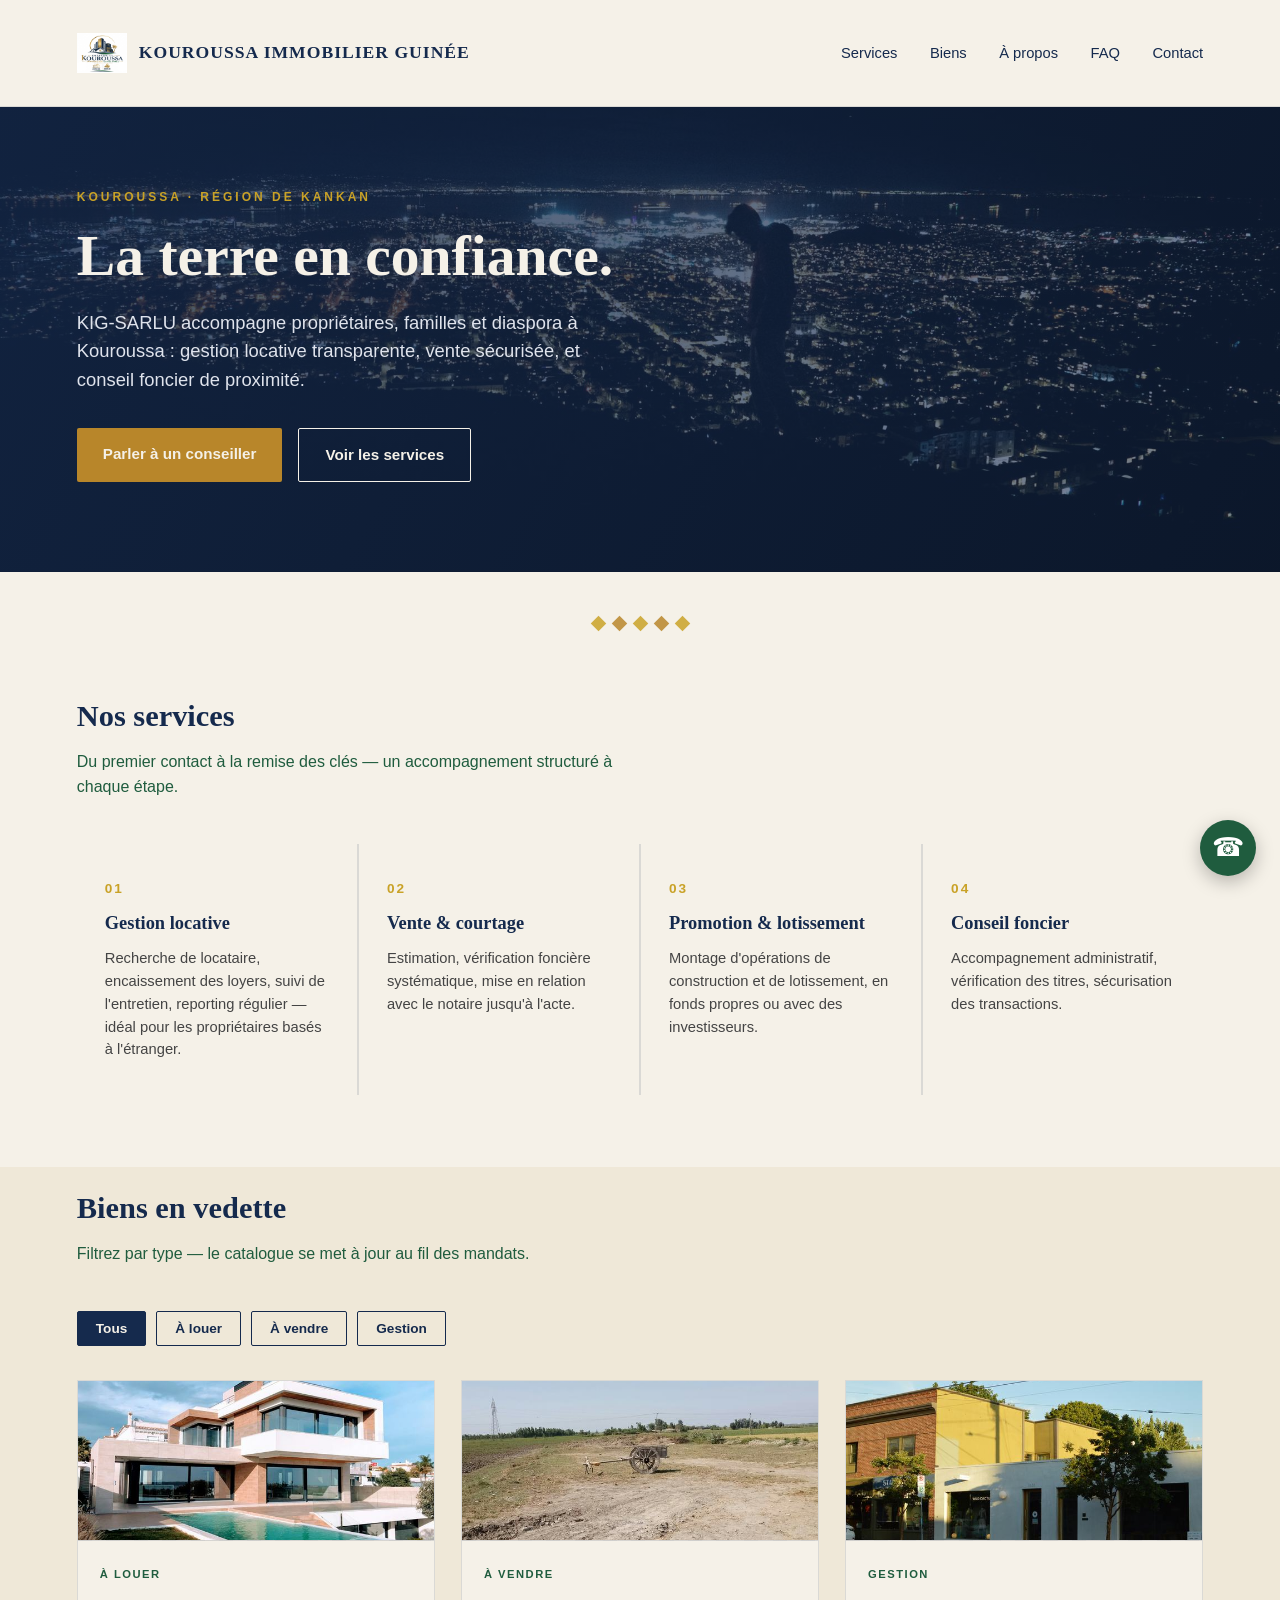
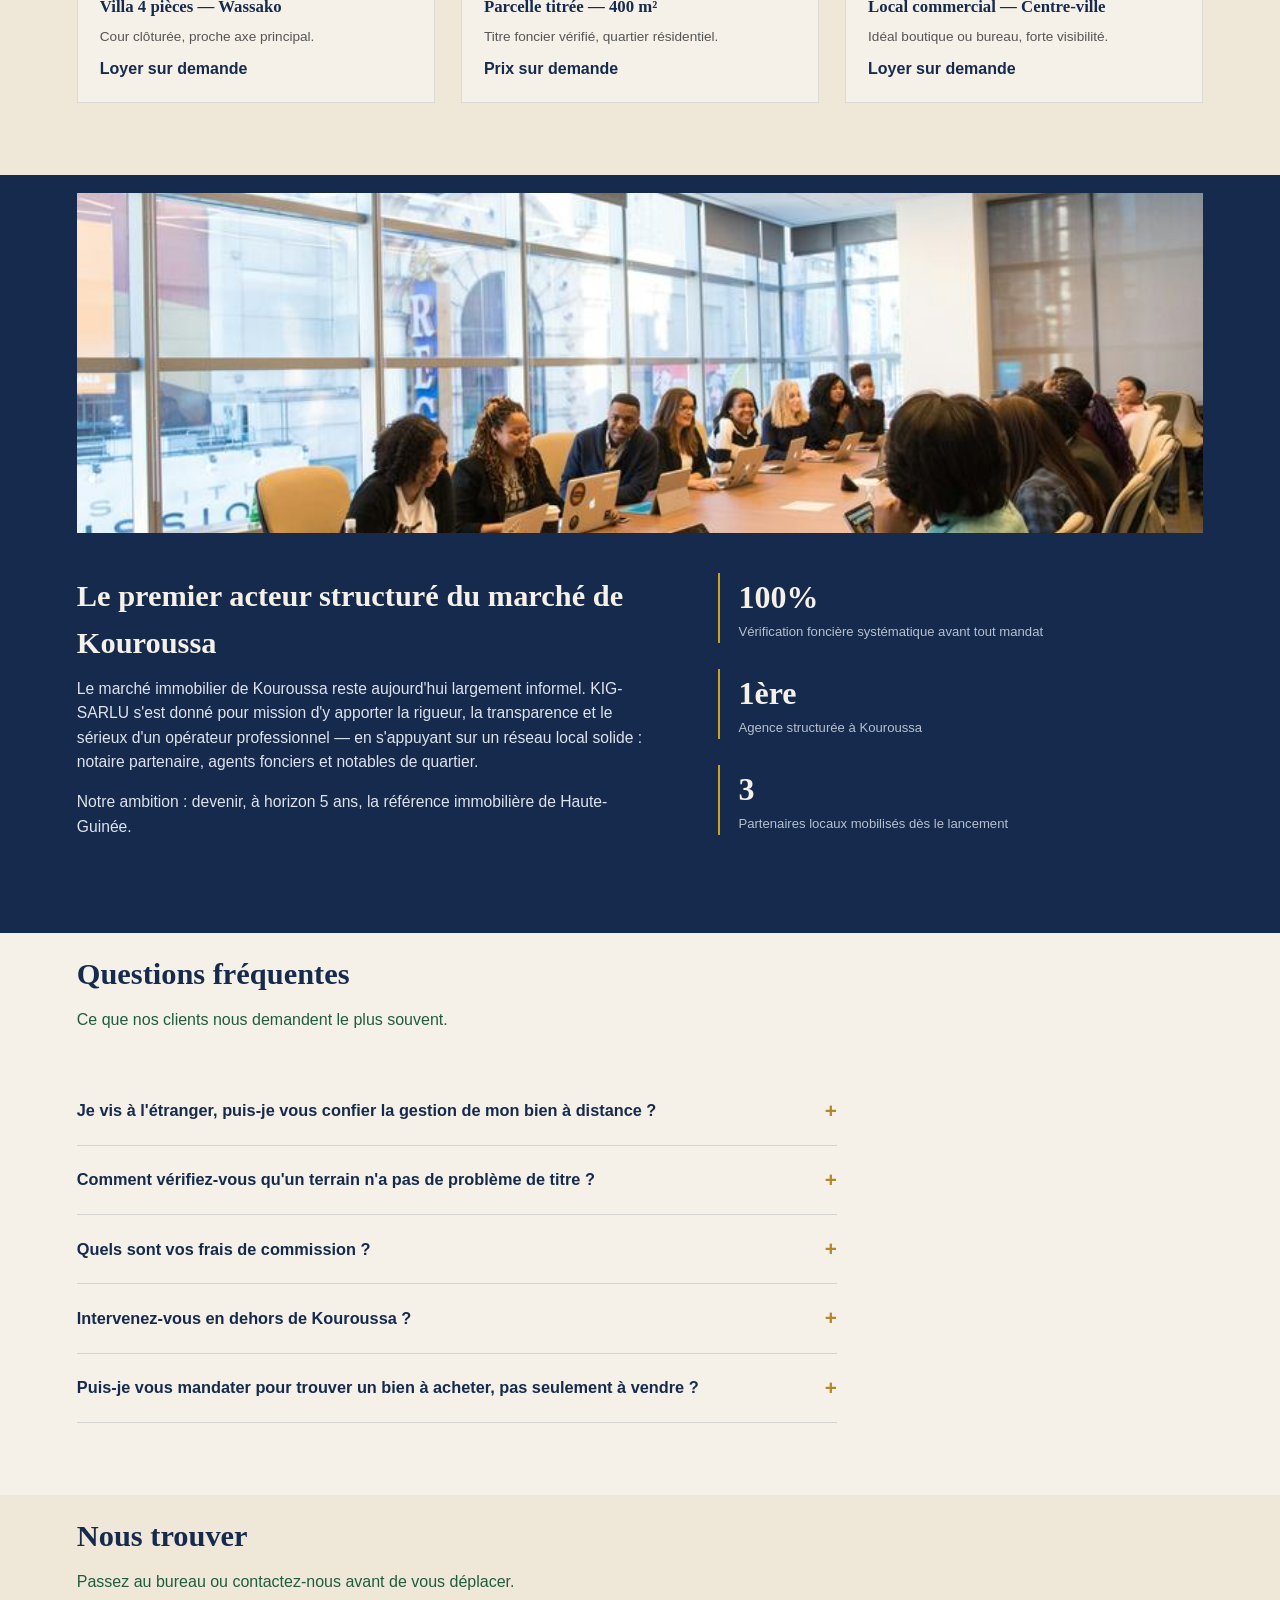
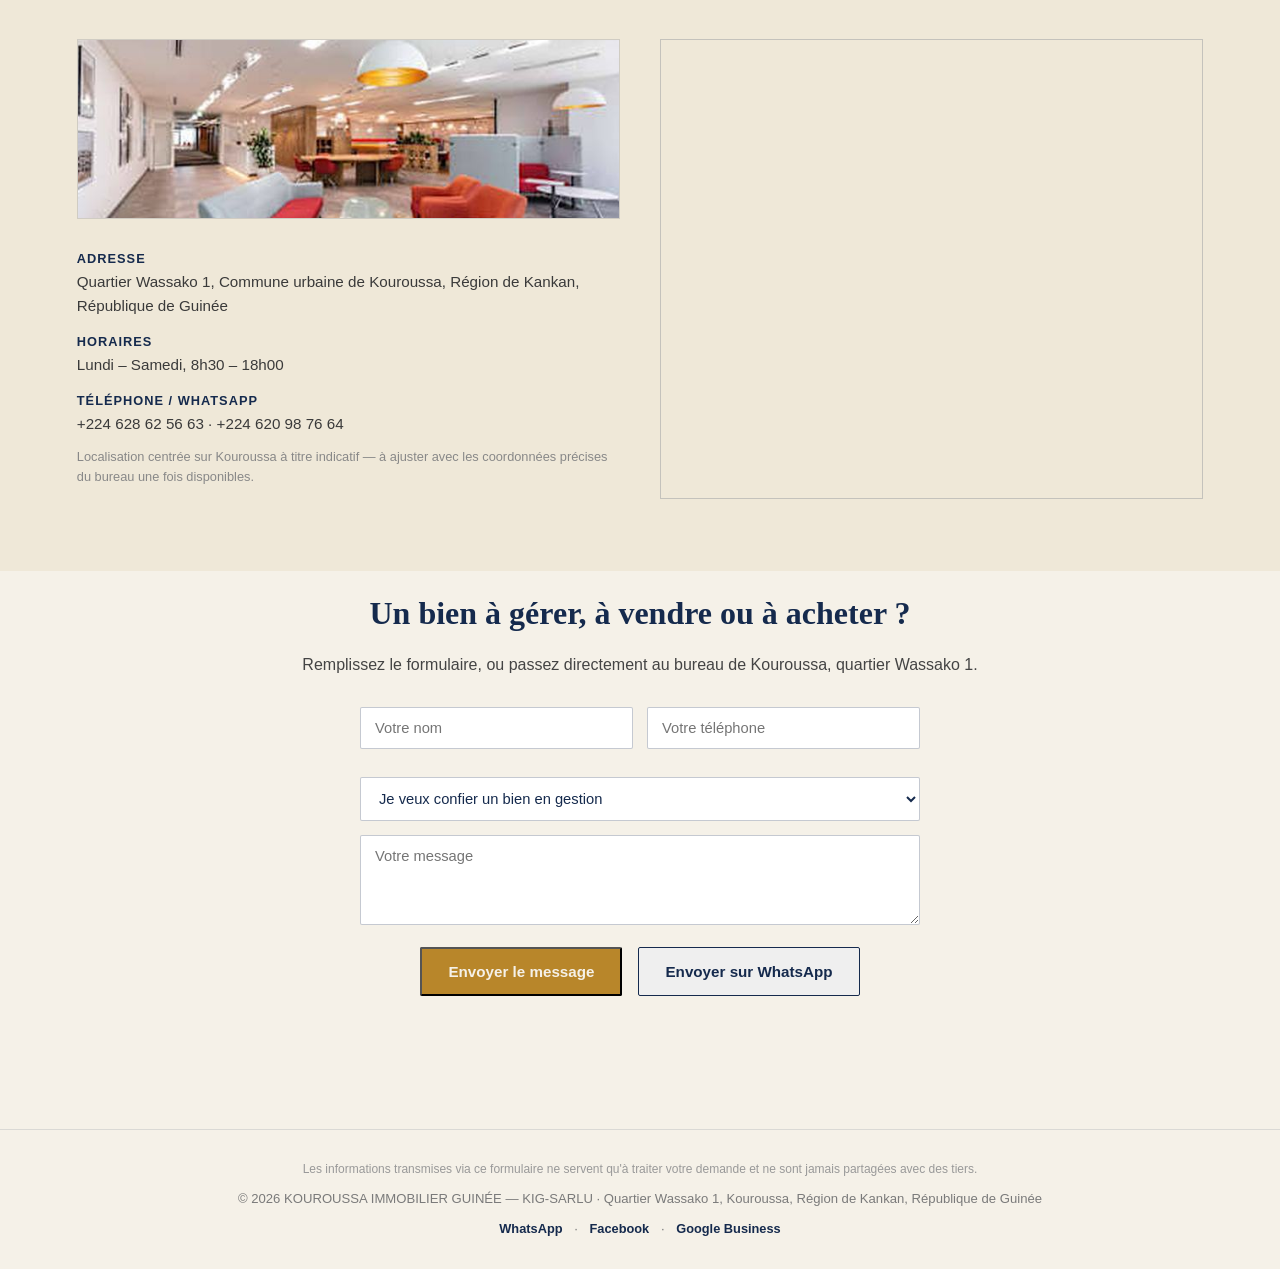
==== index.html @ cbc35747 "Site KIG-SARLU initial - version deployable" ====
<!DOCTYPE html>
<html lang="fr">
<head>
<meta charset="UTF-8">
<meta name="viewport" content="width=device-width, initial-scale=1">
<title>KIG-SARLU — Kouroussa Immobilier Guinée</title>
<meta name="description" content="KIG-SARLU accompagne propriétaires, familles et diaspora à Kouroussa : gestion locative transparente, vente sécurisée et conseil foncier de proximité.">
<meta name="theme-color" content="#152A4D">
<link rel="icon" type="image/png" href="/images/favicon.png">
<meta property="og:title" content="KIG-SARLU — Kouroussa Immobilier Guinée">
<meta property="og:description" content="La terre en confiance. Gestion locative, vente et conseil foncier à Kouroussa, Région de Kankan.">
<meta property="og:type" content="website">
<meta property="og:image" content="/images/og-image.jpg">
<link rel="stylesheet" href="/css/style.css">
</head>
<body>

<header>
  <div class="brand">
    <img class="brand-mark" src="/images/logo.png" alt="Logo KIG-SARLU">
    <span class="brand-name">KOUROUSSA IMMOBILIER GUIN&Eacute;E</span>
  </div>
  <nav class="sans" id="mainNav">
    <a href="#services">Services</a>
    <a href="#biens">Biens</a>
    <a href="#apropos">À propos</a>
    <a href="#faq">FAQ</a>
    <a href="#contact">Contact</a>
  </nav>
  <button class="burger" id="burgerBtn" aria-label="Menu">
    <span></span><span></span><span></span>
  </button>
</header>

<section class="hero hero-photo" style="background-image:linear-gradient(120deg, rgba(21,42,77,0.82), rgba(21,42,77,0.55)), url('/images/hero.jpg');">
  <div class="hero-inner">
    <div class="eyebrow" style="color:#C9A227;">Kouroussa · Région de Kankan</div>
    <h1 style="color:#F5F1E8;">La terre en confiance.</h1>
    <p class="lede" style="color:#dfe3ec;">KIG-SARLU accompagne propriétaires, familles et diaspora à Kouroussa : gestion locative transparente, vente sécurisée, et conseil foncier de proximité.</p>
    <div class="cta-row">
      <a class="btn btn-primary" href="#contact">Parler à un conseiller</a>
      <a class="btn btn-secondary" style="border-color:#F5F1E8; color:#F5F1E8;" href="#services">Voir les services</a>
    </div>
  </div>
</section>

<div class="diamond-divider"><span></span><span></span><span></span><span></span><span></span></div>

<section id="services">
  <div class="section-title">Nos services</div>
  <div class="section-sub sans">Du premier contact à la remise des clés — un accompagnement structuré à chaque étape.</div>
  <div class="services">
    <div class="service"><div class="num">01</div><h3>Gestion locative</h3><p>Recherche de locataire, encaissement des loyers, suivi de l'entretien, reporting régulier — idéal pour les propriétaires basés à l'étranger.</p></div>
    <div class="service"><div class="num">02</div><h3>Vente &amp; courtage</h3><p>Estimation, vérification foncière systématique, mise en relation avec le notaire jusqu'à l'acte.</p></div>
    <div class="service"><div class="num">03</div><h3>Promotion &amp; lotissement</h3><p>Montage d'opérations de construction et de lotissement, en fonds propres ou avec des investisseurs.</p></div>
    <div class="service"><div class="num">04</div><h3>Conseil foncier</h3><p>Accompagnement administratif, vérification des titres, sécurisation des transactions.</p></div>
  </div>
</section>

<section class="listings" id="biens">
  <div class="section-title">Biens en vedette</div>
  <div class="section-sub sans">Filtrez par type — le catalogue se met à jour au fil des mandats.</div>
  <div class="filter-row sans">
    <button class="filter-btn active" data-filter="tous">Tous</button>
    <button class="filter-btn" data-filter="location">À louer</button>
    <button class="filter-btn" data-filter="vente">À vendre</button>
    <button class="filter-btn" data-filter="gestion">Gestion</button>
  </div>
  <div class="listing-grid" id="listingGrid"></div>
</section>

<section class="about" id="apropos">
  <img class="about-photo" src="/images/about.jpg" alt="Équipe et bureau KIG-SARLU">
  <div class="about-grid">
    <div>
      <div class="section-title" style="color:var(--coquille)">Le premier acteur structuré du marché de Kouroussa</div>
      <p>Le marché immobilier de Kouroussa reste aujourd'hui largement informel. KIG-SARLU s'est donné pour mission d'y apporter la rigueur, la transparence et le sérieux d'un opérateur professionnel — en s'appuyant sur un réseau local solide : notaire partenaire, agents fonciers et notables de quartier.</p>
      <p>Notre ambition : devenir, à horizon 5 ans, la référence immobilière de Haute-Guinée.</p>
    </div>
    <div>
      <div class="stat"><div class="n">100%</div><div class="l">Vérification foncière systématique avant tout mandat</div></div>
      <div class="stat"><div class="n">1ère</div><div class="l">Agence structurée à Kouroussa</div></div>
      <div class="stat"><div class="n">3</div><div class="l">Partenaires locaux mobilisés dès le lancement</div></div>
    </div>
  </div>
</section>

<section id="faq">
  <div class="section-title">Questions fréquentes</div>
  <div class="section-sub sans">Ce que nos clients nous demandent le plus souvent.</div>
  <div class="faq sans">
    <details class="faq-item">
      <summary>Je vis à l'étranger, puis-je vous confier la gestion de mon bien à distance ?</summary>
      <p>Oui, c'est même l'un de nos services prioritaires. Vous recevez un reporting régulier (loyers encaissés, état du bien, éventuels incidents), et tout encaissement vous est reversé selon les modalités convenues dans le mandat.</p>
    </details>
    <details class="faq-item">
      <summary>Comment vérifiez-vous qu'un terrain n'a pas de problème de titre ?</summary>
      <p>Chaque bien fait l'objet d'une vérification foncière systématique avant tout mandat : nature du titre, identité du propriétaire, absence de litige connu auprès des notables du quartier, et validation par notre notaire partenaire.</p>
    </details>
    <details class="faq-item">
      <summary>Quels sont vos frais de commission ?</summary>
      <p>8 à 10 % du loyer mensuel pour la gestion locative, et 3 à 5 % du prix de vente pour un courtage. Le détail exact vous est communiqué avant toute signature de mandat.</p>
    </details>
    <details class="faq-item">
      <summary>Intervenez-vous en dehors de Kouroussa ?</summary>
      <p>Notre ancrage est à Kouroussa et sa région, mais nous étudions au cas par cas les demandes dans le reste de la région de Kankan (Kankan, Siguiri, Kérouané, Mandiana).</p>
    </details>
    <details class="faq-item">
      <summary>Puis-je vous mandater pour trouver un bien à acheter, pas seulement à vendre ?</summary>
      <p>Oui. Nous accompagnons aussi les acheteurs : recherche selon vos critères, vérification foncière avant toute proposition, et suivi jusqu'à l'acte notarié.</p>
    </details>
  </div>
</section>

<section class="locate">
  <div class="section-title">Nous trouver</div>
  <div class="section-sub sans">Passez au bureau ou contactez-nous avant de vous déplacer.</div>
  <div class="locate-grid">
    <div class="locate-info sans">
      <img class="bureau-photo" src="/images/bureau.jpg" alt="Bureau KIG-SARLU">
      <p><span class="label">Adresse</span><br>Quartier Wassako 1, Commune urbaine de Kouroussa, Région de Kankan, République de Guinée</p>
      <p><span class="label">Horaires</span><br>Lundi – Samedi, 8h30 – 18h00</p>
      <p><span class="label">Téléphone / WhatsApp</span><br>+224 628 62 56 63 · +224 620 98 76 64</p>
      <p style="font-size:0.8rem; color:#888;">Localisation centrée sur Kouroussa à titre indicatif — à ajuster avec les coordonnées précises du bureau une fois disponibles.</p>
    </div>
    <iframe class="map-frame" loading="lazy"
      src="https://www.openstreetmap.org/export/embed.html?bbox=-9.9051%2C10.6389%2C-9.8651%2C10.6589&layer=mapnik&marker=10.6489%2C-9.8851">
    </iframe>
  </div>
</section>

<section class="contact" id="contact">
  <h2>Un bien à gérer, à vendre ou à acheter ?</h2>
  <p>Remplissez le formulaire, ou passez directement au bureau de Kouroussa, quartier Wassako 1.</p>
  <form class="contact-form sans" id="contactForm" name="contact" method="POST" data-netlify="true" netlify-honeypot="bot-field" action="/merci.html">
    <input type="hidden" name="form-name" value="contact">
    <p style="position:absolute; left:-9999px;" aria-hidden="true">
      <label>Ne remplissez pas ce champ : <input name="bot-field"></label>
    </p>
    <div class="form-row">
      <input type="text" name="name" id="cf-name" placeholder="Votre nom" required>
      <input type="tel" name="phone" id="cf-phone" placeholder="Votre téléphone" required>
    </div>
    <select name="subject" id="cf-subject">
      <option value="Gestion locative">Je veux confier un bien en gestion</option>
      <option value="Vente">Je veux vendre un bien</option>
      <option value="Achat/Location">Je cherche un bien à louer ou acheter</option>
      <option value="Autre">Autre demande</option>
    </select>
    <textarea name="message" id="cf-message" rows="4" placeholder="Votre message"></textarea>
    <div class="cta-row" style="justify-content:center;">
      <button type="submit" class="btn btn-primary">Envoyer le message</button>
      <button type="button" class="btn btn-secondary" id="sendWhatsapp">Envoyer sur WhatsApp</button>
    </div>
    <p class="sans form-status" id="formStatus" role="status"></p>
  </form>
</section>

<footer>
  <div class="sans" style="font-size:0.75rem; color:#999; margin-bottom:10px;">
    Les informations transmises via ce formulaire ne servent qu'à traiter votre demande et ne sont jamais partagées avec des tiers.
  </div>
  © 2026 KOUROUSSA IMMOBILIER GUINÉE — KIG-SARLU · Quartier Wassako 1, Kouroussa, Région de Kankan, République de Guinée
  <div class="social">
    <a href="https://wa.me/224628625663" target="_blank">WhatsApp</a> ·
    <a href="#" target="_blank">Facebook</a> ·
    <a href="#" target="_blank">Google Business</a>
  </div>
</footer>

<a class="whatsapp-float" href="https://wa.me/224628625663" target="_blank" aria-label="WhatsApp">☎</a>

<script src="/js/listings.js"></script>
<script src="/js/main.js"></script>
</body>
</html>
---- css/style.css ----
:root{
    --or:#B8862A;
    --indigo:#152A4D;
    --savane:#C9A227;
    --coquille:#F5F1E8;
    --mil:#1F5C3E;
  }
  *{box-sizing:border-box;margin:0;padding:0;}
  html{scroll-behavior:smooth;}
  section, header{scroll-margin-top:86px;}
  body{
    background:var(--coquille);
    color:var(--indigo);
    font-family: Georgia, 'Times New Roman', serif;
    line-height:1.55;
    overflow-x:hidden;
  }
  .sans{font-family: -apple-system, Helvetica, Arial, sans-serif;}
  header{
    display:flex; justify-content:space-between; align-items:center;
    padding: 28px 6vw; background:var(--coquille);
    position:sticky; top:0; z-index:10; border-bottom:1px solid rgba(27,42,74,0.12);
  }
  .brand{display:flex; align-items:center; gap:12px;}
  .brand-mark{width:50px;height:50px;object-fit:contain;}
  .brand-name{font-weight:700; letter-spacing:1px; font-size:1.1rem;}
  nav a{
    color:var(--indigo); text-decoration:none; margin-left:28px;
    font-family: -apple-system, Helvetica, Arial, sans-serif; font-size:0.92rem;
    position:relative; padding-bottom:4px;
  }
  nav a::after{
    content:""; position:absolute; left:0; bottom:0; width:0; height:1.5px;
    background:var(--or); transition:width .2s ease;
  }
  nav a:hover::after{width:100%;}
  .burger{display:none; flex-direction:column; gap:5px; background:none; border:none; cursor:pointer; padding:6px;}
  .burger span{width:24px; height:2px; background:var(--indigo);}
  @media (max-width:720px){
    .burger{display:flex;}
    header{padding:18px 5vw;}
    .brand-name{font-size:0.78rem; letter-spacing:0.5px;}
    .brand-mark{width:38px;height:38px;}
    .hero{padding:6vh 6vw 7vh;}
    nav.sans{
      display:none; position:absolute; top:100%; left:0; right:0;
      background:var(--coquille); flex-direction:column; padding:10px 6vw 20px;
      border-bottom:1px solid rgba(27,42,74,0.12);
      box-shadow:0 12px 18px -12px rgba(0,0,0,0.15);
    }
    nav.sans.open{display:flex;}
    nav.sans a{margin:14px 0 0 0; font-size:1rem;}
    .cta-row{flex-direction:column; align-items:stretch;}
    .cta-row .btn{text-align:center;}
    section{padding:1.5vh 6vw 6vh;}
  }

  .listings{background:#efe8d8;}
  .filter-row{display:flex; gap:10px; flex-wrap:wrap; margin-bottom:34px;}
  .filter-btn{
    font-family:-apple-system,Helvetica,Arial,sans-serif; font-size:0.85rem; font-weight:600;
    padding:9px 18px; border:1.5px solid var(--indigo); background:transparent; color:var(--indigo);
    cursor:pointer; border-radius:2px; transition: all .15s ease;
  }
  .filter-btn.active, .filter-btn:hover{background:var(--indigo); color:var(--coquille);}
  .listing-grid{display:grid; grid-template-columns:repeat(auto-fit,minmax(240px,1fr)); gap:26px;}
  .listing-card{
    background:var(--coquille); border:1px solid rgba(27,42,74,0.12);
    transition: transform .2s ease, box-shadow .2s ease;
  }
  .listing-card:hover{
    transform: translateY(-4px);
    box-shadow: 0 14px 24px -16px rgba(27,42,74,0.35);
  }
  .listing-photo{
    height:160px; display:flex; align-items:center; justify-content:center;
    background: repeating-linear-gradient(135deg, rgba(27,42,74,0.06) 0 10px, rgba(27,42,74,0.02) 10px 20px);
    font-family:-apple-system,Helvetica,Arial,sans-serif; font-size:0.78rem; color:#8a8a8a;
    border-bottom:1px solid rgba(27,42,74,0.12);
    overflow:hidden;
  }
  .listing-photo.photo{padding:0;}
  .listing-photo.photo img{width:100%; height:100%; object-fit:cover; display:block;}
  .listing-body{padding:20px 22px;}
  .listing-tag{
    font-family:-apple-system,Helvetica,Arial,sans-serif; font-size:0.7rem; font-weight:700;
    letter-spacing:1.5px; color:var(--mil); text-transform:uppercase;
  }
  .listing-body h4{margin:8px 0 6px; font-size:1.05rem;}
  .listing-body p{font-family:-apple-system,Helvetica,Arial,sans-serif; font-size:0.85rem; color:#555;}
  .listing-price{font-family:-apple-system,Helvetica,Arial,sans-serif; font-weight:700; color:var(--indigo); margin-top:10px; display:block;}

  .whatsapp-float{
    position:fixed; bottom:24px; right:24px; z-index:20;
    background:#1F5C3E; color:white; width:56px; height:56px; border-radius:50%;
    display:flex; align-items:center; justify-content:center; text-decoration:none;
    box-shadow:0 6px 18px rgba(0,0,0,0.25); font-size:1.6rem;
  }
  footer .social{margin-top:10px;}
  footer .social a{color:var(--indigo); text-decoration:none; margin:0 8px; font-family:-apple-system,Helvetica,Arial,sans-serif; font-weight:600; font-size:0.8rem;}

  .faq{max-width:760px;}
  .faq-item{border-bottom:1px solid rgba(27,42,74,0.15); padding:18px 0;}
  .faq-item summary{
    cursor:pointer; font-weight:700; font-size:1.02rem; list-style:none;
    display:flex; justify-content:space-between; align-items:center;
  }
  .faq-item summary::-webkit-details-marker{display:none;}
  .faq-item summary::after{content:"+"; font-family:-apple-system,Helvetica,Arial,sans-serif; color:var(--or); font-size:1.3rem;}
  .faq-item[open] summary::after{content:"−";}
  .faq-item p{font-family:-apple-system,Helvetica,Arial,sans-serif; font-size:0.92rem; color:#444; margin-top:12px;}

  .locate{background:#efe8d8;}
  .locate-grid{display:grid; grid-template-columns:1fr 1fr; gap:40px; align-items:stretch;}
  .locate-info p{font-family:-apple-system,Helvetica,Arial,sans-serif; font-size:0.95rem; color:#3a3a3a; margin-bottom:12px;}
  .locate-info .label{font-weight:700; color:var(--indigo); font-family:-apple-system,Helvetica,Arial,sans-serif; font-size:0.8rem; text-transform:uppercase; letter-spacing:1px;}
  .map-frame{border:1px solid rgba(27,42,74,0.2); min-height:280px; width:100%;}
  @media (max-width:720px){ .locate-grid{grid-template-columns:1fr;} }
  .hero{
    padding: 9vh 6vw 10vh; position:relative; overflow:hidden;
    background: linear-gradient(180deg, var(--coquille) 60%, #efe8d8 100%);
  }
  .hero-inner{max-width:720px; position:relative; z-index:1;}
  .hero-photo{
    background-size:cover; background-position:center;
  }
  .about-photo{
    width:100%; max-width:100%; height:340px; object-fit:cover; margin-bottom:40px; display:block;
  }
  .bureau-photo{
    width:100%; height:180px; object-fit:cover; margin-bottom:20px; border:1px solid rgba(27,42,74,0.15);
  }
  .eyebrow{
    font-family:-apple-system,Helvetica,Arial,sans-serif; text-transform:uppercase;
    letter-spacing:3px; font-size:0.75rem; color:var(--or); font-weight:700;
    margin-bottom:18px;
  }
  h1{font-size: clamp(2.2rem, 5vw, 3.6rem); font-weight:700; line-height:1.08; margin-bottom:22px;}
  .hero p.lede{font-size:1.15rem; max-width:520px; color:#3a3a3a; font-family:-apple-system,Helvetica,Arial,sans-serif; margin-bottom:34px;}
  .cta-row{display:flex; gap:16px; flex-wrap:wrap;}
  .btn{
    font-family:-apple-system,Helvetica,Arial,sans-serif; font-weight:600; font-size:0.95rem;
    padding:14px 26px; border-radius:2px; text-decoration:none; display:inline-block;
    transition: transform .15s ease;
  }
  .btn:hover{transform: translateY(-2px);}
  .btn-primary{background:var(--or); color:var(--coquille);}
  .btn-secondary{border:1.5px solid var(--indigo); color:var(--indigo);}

  .diamond-divider{
    display:flex; justify-content:center; gap:10px; padding: 46px 0;
  }
  .diamond-divider span{
    width:11px; height:11px; background:var(--savane); transform:rotate(45deg);
    opacity:0.85;
  }
  .diamond-divider span:nth-child(2){background:var(--or);}
  .diamond-divider span:nth-child(4){background:var(--or);}

  section{padding: 2vh 6vw 8vh;}
  .section-title{font-size:1.9rem; font-weight:700; margin-bottom:10px;}
  .section-sub{font-family:-apple-system,Helvetica,Arial,sans-serif; color:var(--mil); margin-bottom:44px; max-width:560px;}

  .services{display:grid; grid-template-columns:repeat(auto-fit,minmax(230px,1fr)); gap:2px; background:rgba(27,42,74,0.12);}
  .service{
    background:var(--coquille); padding:34px 28px; 
    transition: background .2s ease;
  }
  .service:hover{background:#efe8d8;}
  .service .num{font-family:-apple-system,Helvetica,Arial,sans-serif; color:var(--savane); font-weight:700; font-size:0.85rem; letter-spacing:2px;}
  .service h3{font-size:1.15rem; margin: 10px 0 10px;}
  .service p{font-family:-apple-system,Helvetica,Arial,sans-serif; font-size:0.92rem; color:#444;}

  .about{
    background: var(--indigo); color: var(--coquille);
  }
  .about .section-sub{color:#c9d0dd;}
  .about-grid{display:grid; grid-template-columns:1.2fr 1fr; gap:60px; align-items:start;}
  .about-grid p{font-family:-apple-system,Helvetica,Arial,sans-serif; margin-bottom:16px; color:#dfe3ec; font-size:0.98rem;}
  .stat{border-left:2px solid var(--savane); padding-left:18px; margin-bottom:26px;}
  .stat .n{font-size:2rem; font-weight:700; font-family:Georgia,serif;}
  .stat .l{font-family:-apple-system,Helvetica,Arial,sans-serif; font-size:0.82rem; color:#b7c0d1;}

  .contact{
    background: var(--coquille); text-align:center;
  }
  .contact-form{max-width:560px; margin:0 auto; text-align:left;}
  .contact-form .form-row{display:flex; gap:14px; margin-bottom:14px;}
  .contact-form input, .contact-form select, .contact-form textarea{
    width:100%; padding:12px 14px; border:1.5px solid rgba(27,42,74,0.25);
    background:white; font-family:-apple-system,Helvetica,Arial,sans-serif; font-size:0.92rem;
    color:var(--indigo); margin-bottom:14px; border-radius:2px;
  }
  .contact-form textarea{resize:vertical;}
  @media (max-width:560px){ .contact-form .form-row{flex-direction:column; gap:0;} }
  .contact h2{font-size:2rem; margin-bottom:14px;}
  .contact p{font-family:-apple-system,Helvetica,Arial,sans-serif; color:#444; margin-bottom:30px;}
  .form-status{min-height:1.2em; font-size:0.88rem; margin-top:14px; text-align:center;}

  footer{
    padding:30px 6vw; text-align:center; font-family:-apple-system,Helvetica,Arial,sans-serif;
    font-size:0.82rem; color:#7a7a7a; border-top:1px solid rgba(27,42,74,0.12);
  }

  @media (max-width:720px){
    .about-grid{grid-template-columns:1fr;}
    nav a{margin-left:14px; font-size:0.8rem;}
  }
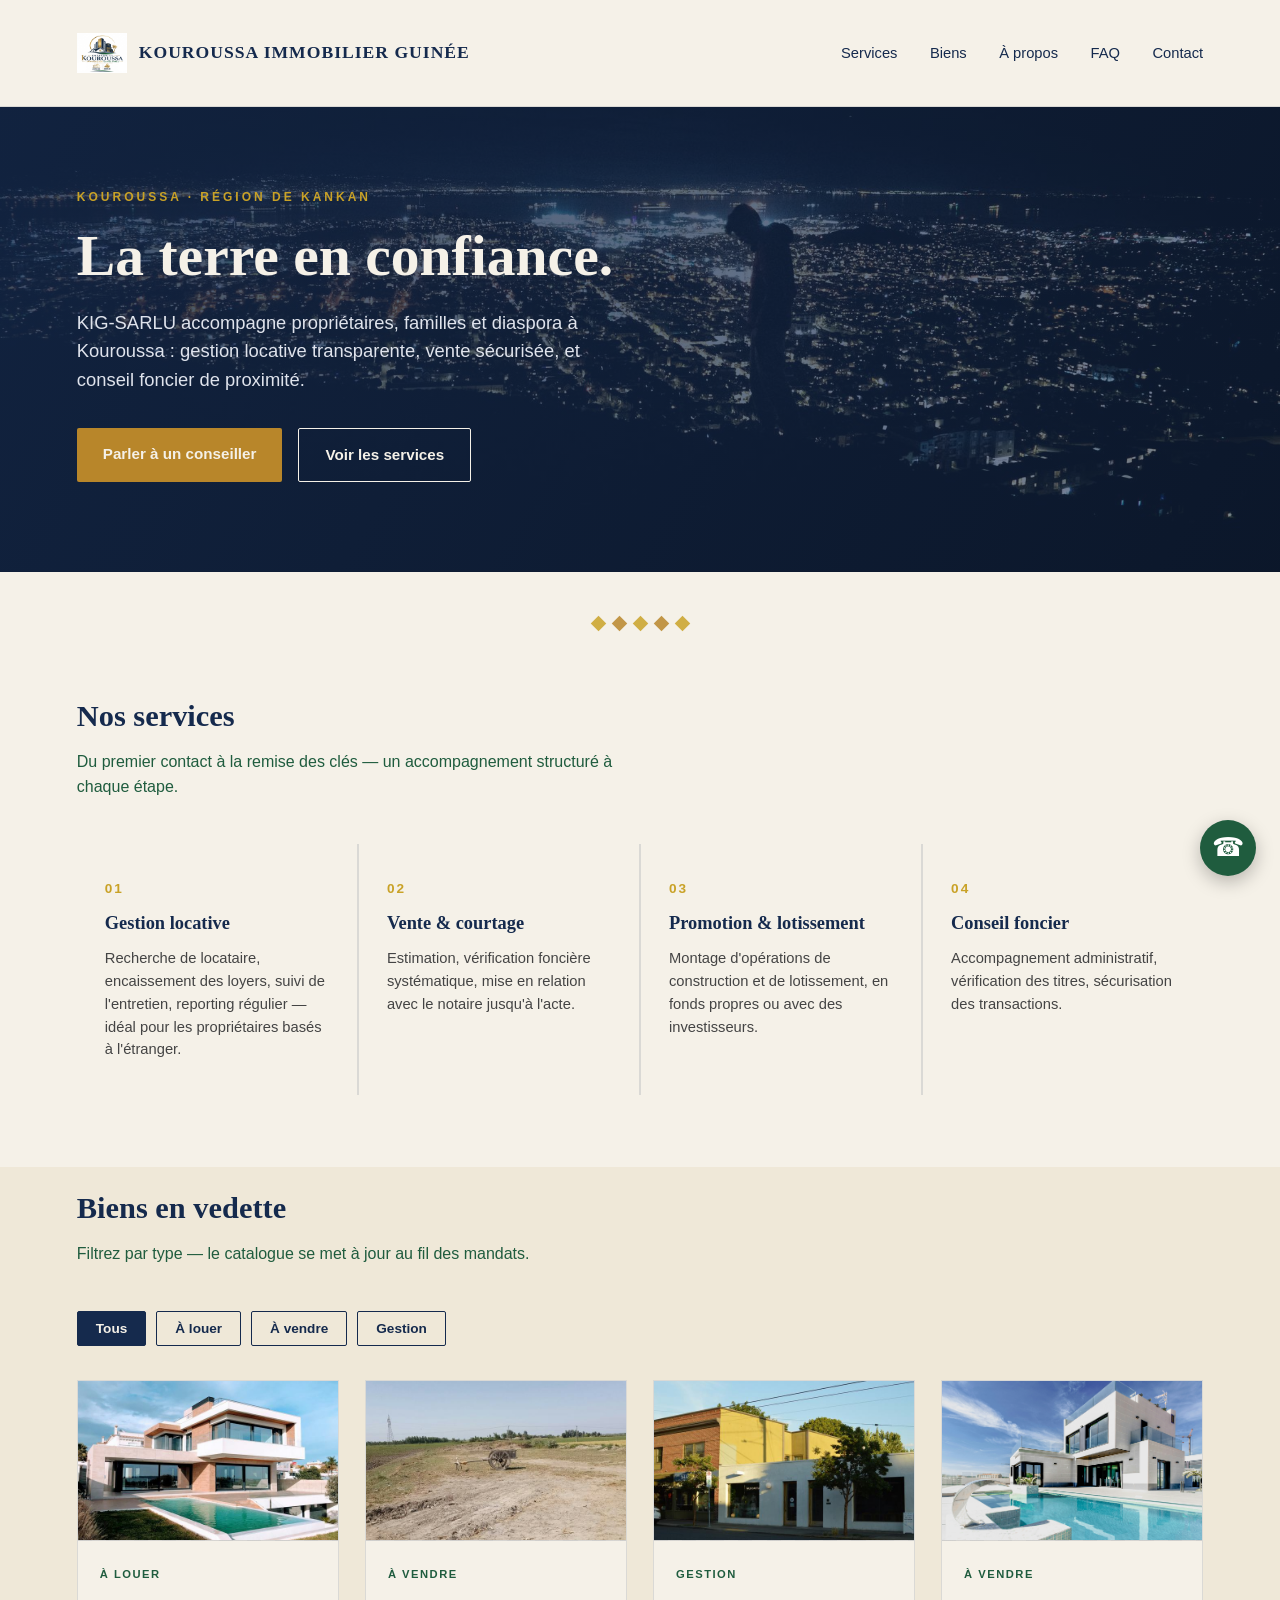
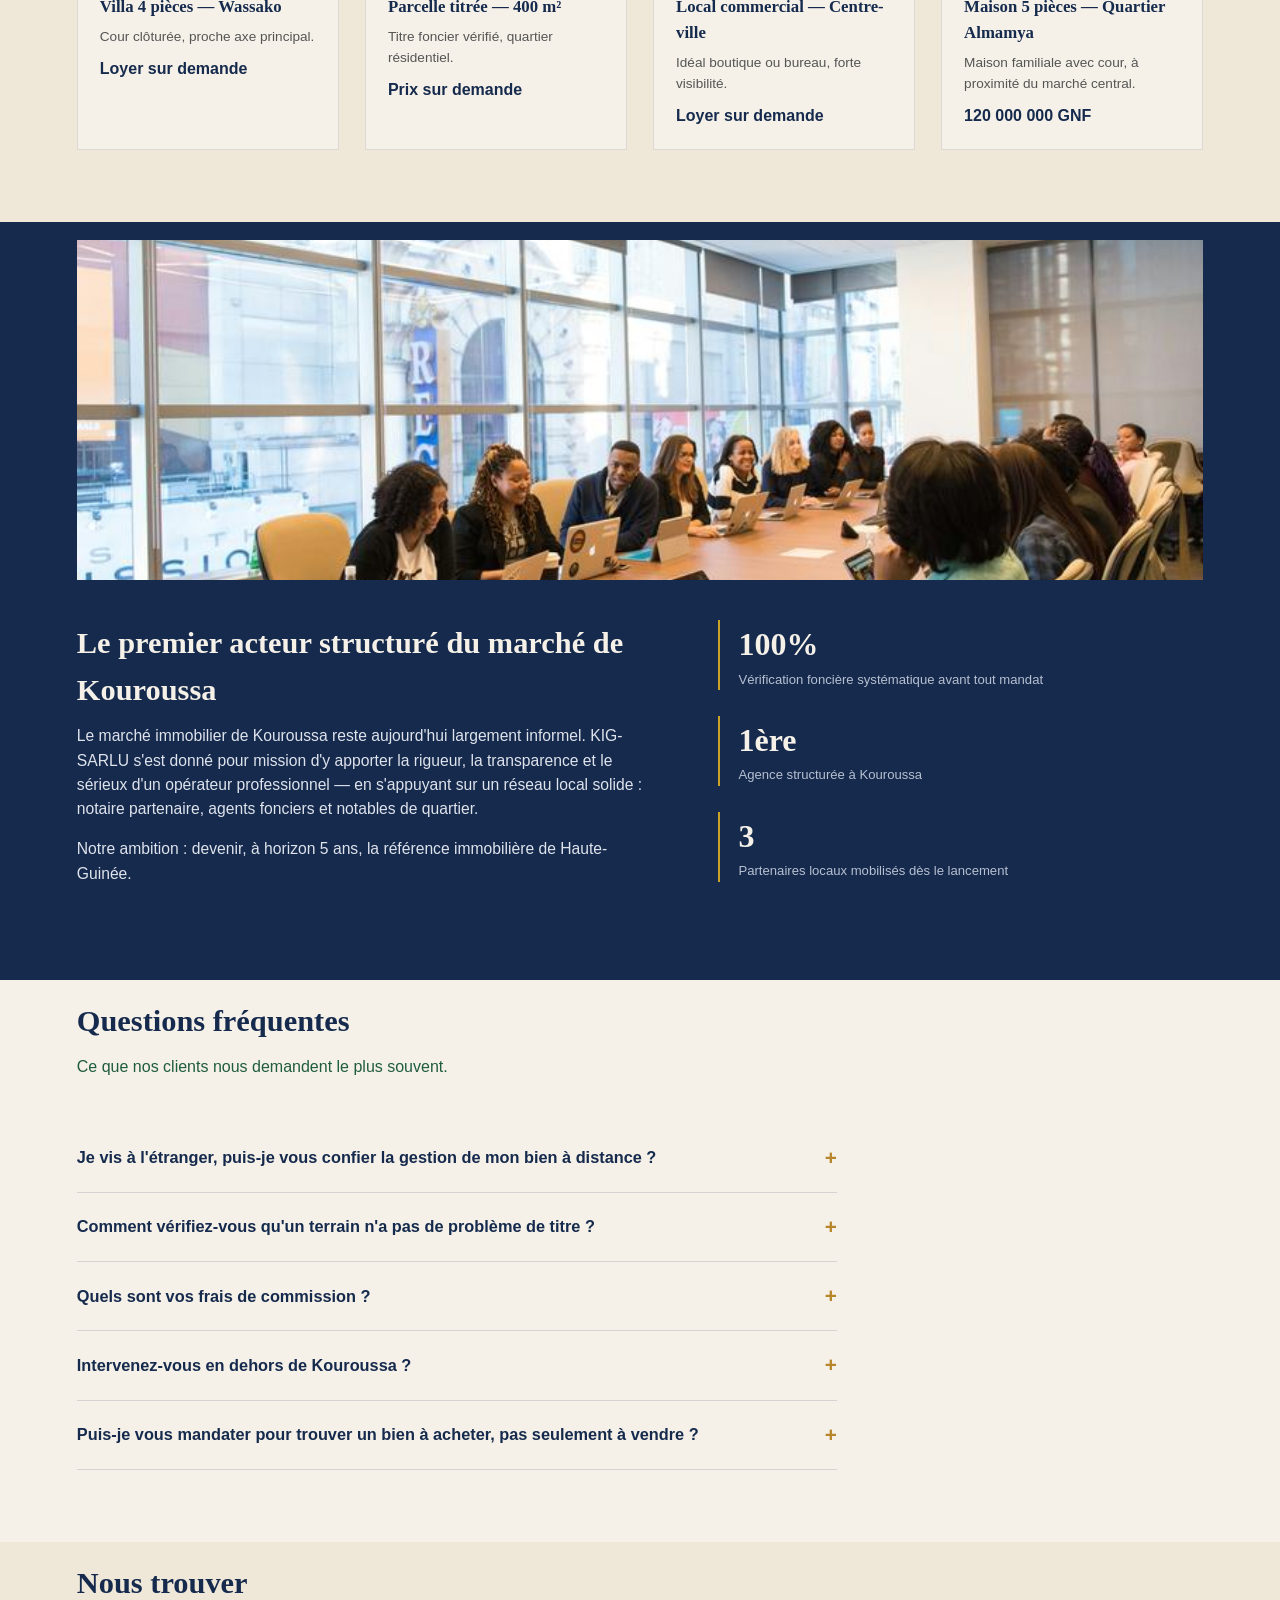
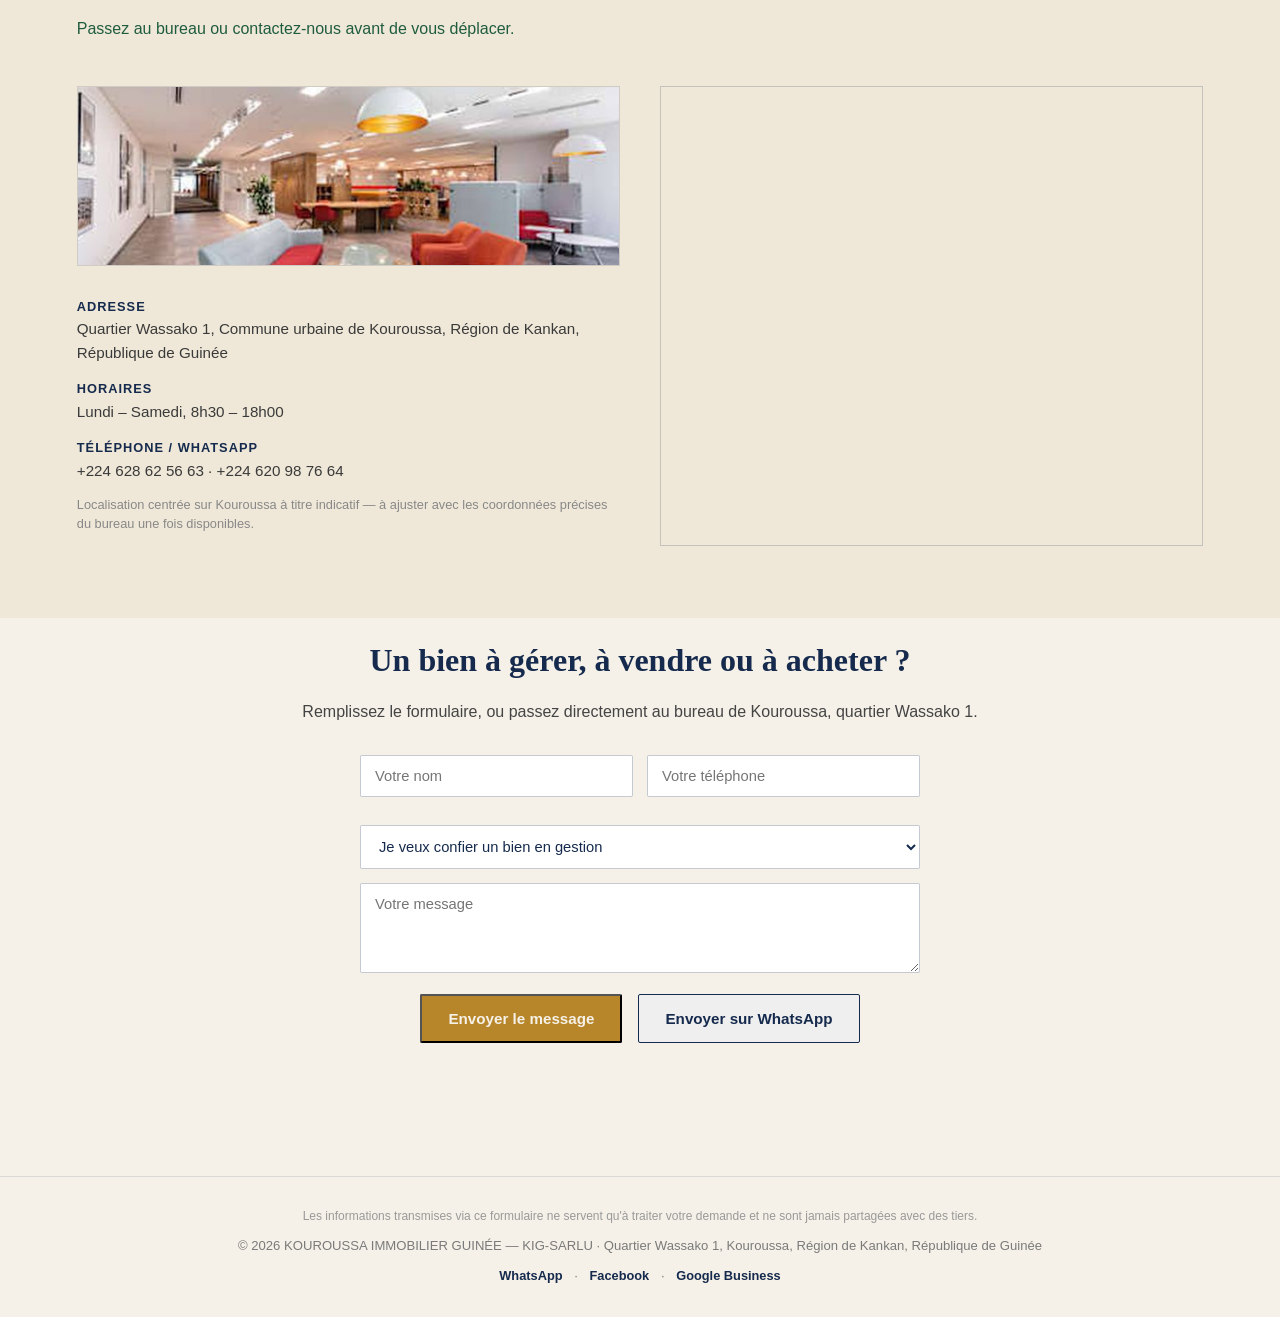
==== commit 996a6da7: "Ajoute galerie multi-photos, fiches techniques (surface/chambres/equipements), fiche detaillee par b" ====
--- a/index.html
+++ b/index.html
@@ -12,6 +12,7 @@
 <meta property="og:type" content="website">
 <meta property="og:image" content="/images/og-image.jpg">
 <link rel="stylesheet" href="/css/style.css">
+<script src="https://identity.netlify.com/v1/netlify-identity-widget.js"></script>
 </head>
 <body>
 
@@ -69,6 +70,29 @@
   <div class="listing-grid" id="listingGrid"></div>
 </section>
 
+<div class="listing-modal" id="listingModal" aria-hidden="true">
+  <div class="listing-modal-backdrop" id="listingModalBackdrop"></div>
+  <div class="listing-modal-content sans" role="dialog" aria-modal="true">
+    <button class="listing-modal-close" id="listingModalClose" aria-label="Fermer">&times;</button>
+    <div class="listing-modal-gallery">
+      <button class="gallery-nav prev" id="galleryPrev" aria-label="Photo précédente">&#8249;</button>
+      <img id="galleryImage" src="" alt="">
+      <button class="gallery-nav next" id="galleryNext" aria-label="Photo suivante">&#8250;</button>
+      <div class="gallery-count" id="galleryCount"></div>
+    </div>
+    <div class="listing-modal-body">
+      <span class="listing-tag" id="modalTag"></span>
+      <h3 id="modalTitle"></h3>
+      <div class="modal-specs" id="modalSpecs"></div>
+      <p id="modalDesc"></p>
+      <span class="listing-price" id="modalPrice"></span>
+      <div class="cta-row" style="margin-top:18px;">
+        <a class="btn btn-primary" id="modalWhatsapp" target="_blank" rel="noopener">Contacter sur WhatsApp</a>
+      </div>
+    </div>
+  </div>
+</div>
+
 <section class="about" id="apropos">
   <img class="about-photo" src="/images/about.jpg" alt="Équipe et bureau KIG-SARLU">
   <div class="about-grid">
@@ -172,5 +196,16 @@
 
 <script src="/js/listings.js"></script>
 <script src="/js/main.js"></script>
+<script>
+  if (window.netlifyIdentity) {
+    window.netlifyIdentity.on("init", (user) => {
+      if (!user) {
+        window.netlifyIdentity.on("login", () => {
+          document.location.href = "/admin/";
+        });
+      }
+    });
+  }
+</script>
 </body>
 </html>
--- a/css/style.css
+++ b/css/style.css
@@ -67,20 +67,70 @@
   .listing-card{
     background:var(--coquille); border:1px solid rgba(27,42,74,0.12);
     transition: transform .2s ease, box-shadow .2s ease;
-  }
-  .listing-card:hover{
+    cursor:pointer;
+  }
+  .listing-card:hover, .listing-card:focus-visible{
     transform: translateY(-4px);
     box-shadow: 0 14px 24px -16px rgba(27,42,74,0.35);
+    outline:none;
   }
   .listing-photo{
     height:160px; display:flex; align-items:center; justify-content:center;
     background: repeating-linear-gradient(135deg, rgba(27,42,74,0.06) 0 10px, rgba(27,42,74,0.02) 10px 20px);
     font-family:-apple-system,Helvetica,Arial,sans-serif; font-size:0.78rem; color:#8a8a8a;
     border-bottom:1px solid rgba(27,42,74,0.12);
-    overflow:hidden;
+    overflow:hidden; position:relative;
   }
   .listing-photo.photo{padding:0;}
   .listing-photo.photo img{width:100%; height:100%; object-fit:cover; display:block;}
+  .photo-count{
+    position:absolute; bottom:8px; right:8px; background:rgba(21,42,77,0.75); color:#F5F1E8;
+    font-family:-apple-system,Helvetica,Arial,sans-serif; font-size:0.7rem; font-weight:600;
+    padding:4px 9px; border-radius:2px;
+  }
+
+  .listing-modal{
+    position:fixed; inset:0; z-index:50; display:none; align-items:center; justify-content:center;
+    padding:20px;
+  }
+  .listing-modal.open{display:flex;}
+  .listing-modal-backdrop{
+    position:absolute; inset:0; background:rgba(21,42,77,0.72);
+  }
+  .listing-modal-content{
+    position:relative; background:var(--coquille); max-width:640px; width:100%;
+    max-height:88vh; overflow-y:auto; border-radius:2px;
+    box-shadow:0 24px 60px -20px rgba(0,0,0,0.5);
+  }
+  .listing-modal-close{
+    position:absolute; top:10px; right:14px; z-index:2; background:rgba(21,42,77,0.65); color:#fff;
+    border:none; width:32px; height:32px; border-radius:50%; font-size:1.3rem; line-height:1;
+    cursor:pointer;
+  }
+  .listing-modal-gallery{
+    position:relative; height:320px; background:#0d1b33;
+  }
+  .listing-modal-gallery img{width:100%; height:100%; object-fit:cover; display:block;}
+  .gallery-nav{
+    position:absolute; top:50%; transform:translateY(-50%); background:rgba(21,42,77,0.55); color:#fff;
+    border:none; width:38px; height:38px; border-radius:50%; font-size:1.4rem; cursor:pointer;
+    display:flex; align-items:center; justify-content:center;
+  }
+  .gallery-nav.prev{left:12px;}
+  .gallery-nav.next{right:12px;}
+  .gallery-count{
+    position:absolute; bottom:10px; right:12px; background:rgba(21,42,77,0.65); color:#fff;
+    font-family:-apple-system,Helvetica,Arial,sans-serif; font-size:0.72rem; padding:3px 9px; border-radius:2px;
+  }
+  .listing-modal-body{padding:26px 28px 30px;}
+  .listing-modal-body h3{font-size:1.4rem; margin:8px 0 12px; font-family:Georgia,serif;}
+  .listing-modal-body p{font-size:0.94rem; color:#444; margin-bottom:14px;}
+  .modal-specs{display:flex; flex-wrap:wrap; gap:8px; margin-bottom:14px;}
+  .spec-chip{
+    font-family:-apple-system,Helvetica,Arial,sans-serif; font-size:0.78rem; font-weight:600;
+    background:#efe8d8; color:var(--indigo); padding:6px 12px; border-radius:20px;
+  }
+  @media (max-width:560px){ .listing-modal-gallery{height:220px;} }
   .listing-body{padding:20px 22px;}
   .listing-tag{
     font-family:-apple-system,Helvetica,Arial,sans-serif; font-size:0.7rem; font-weight:700;
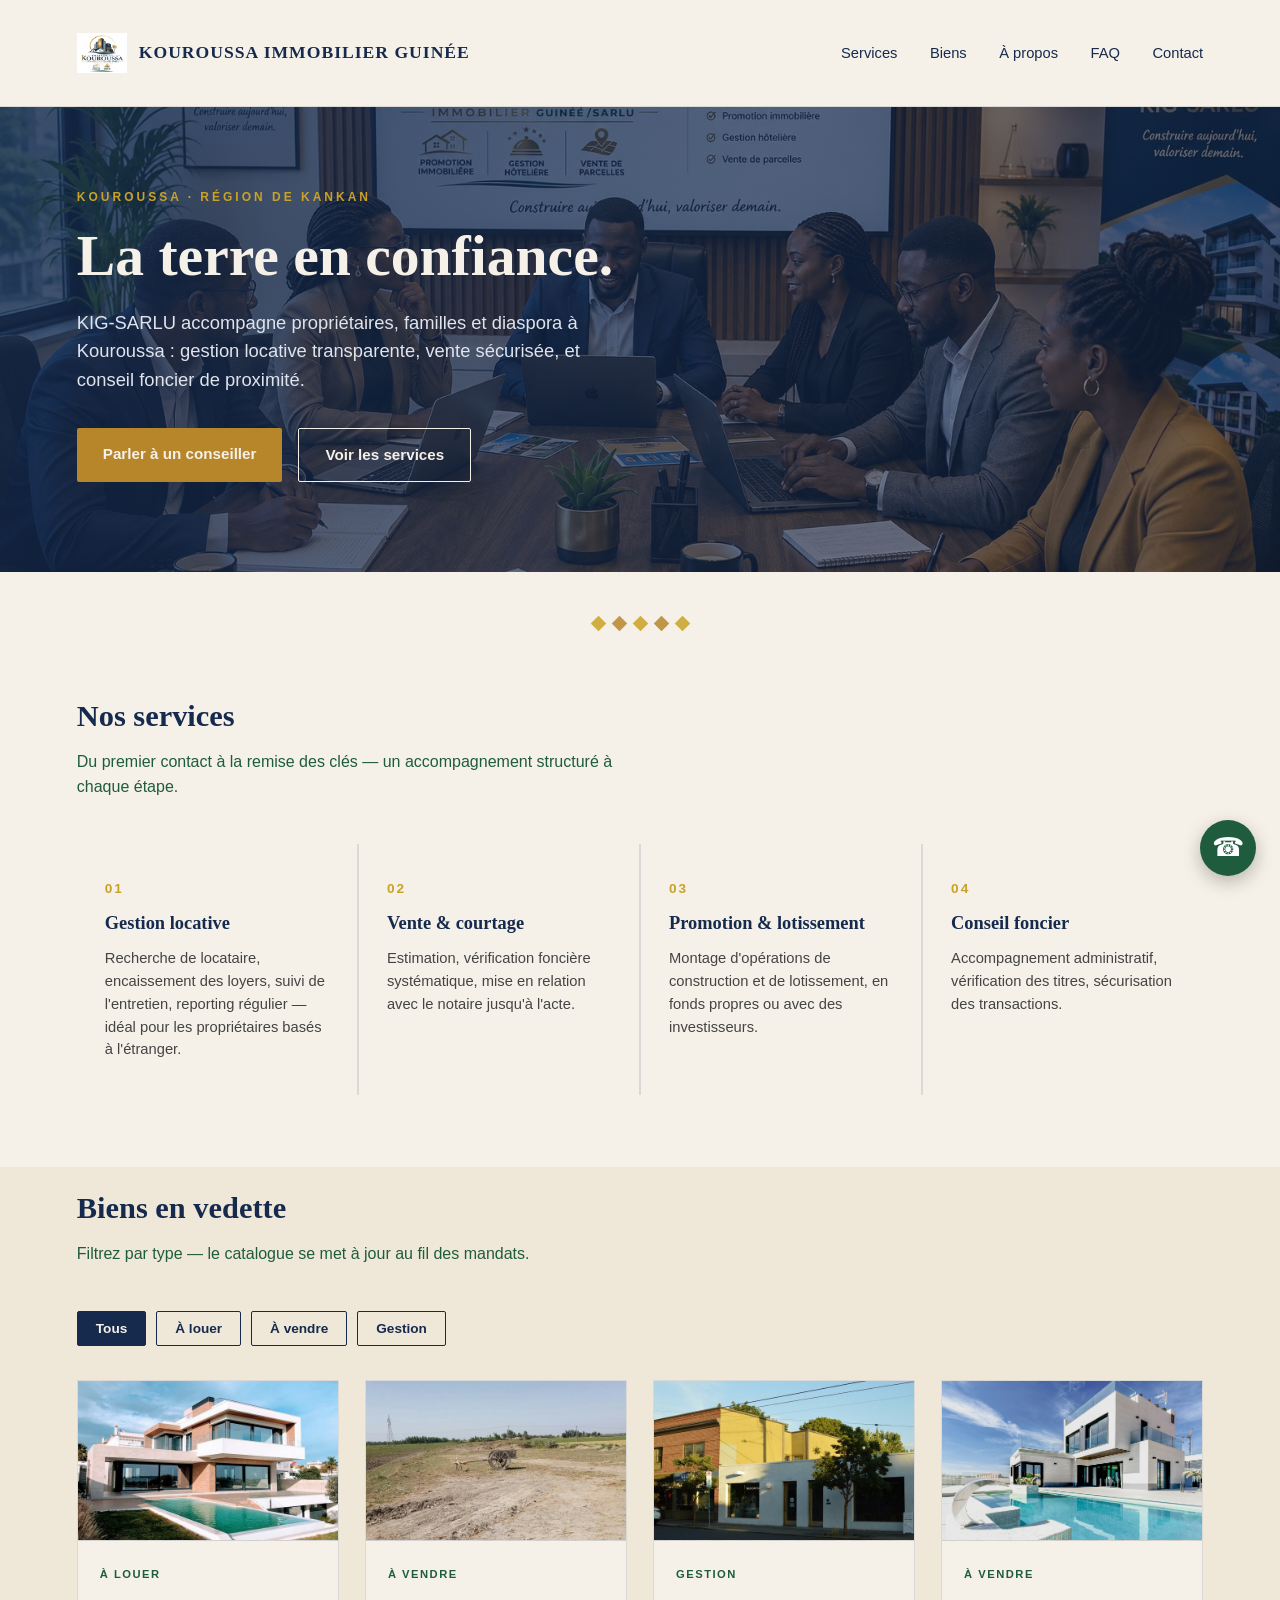
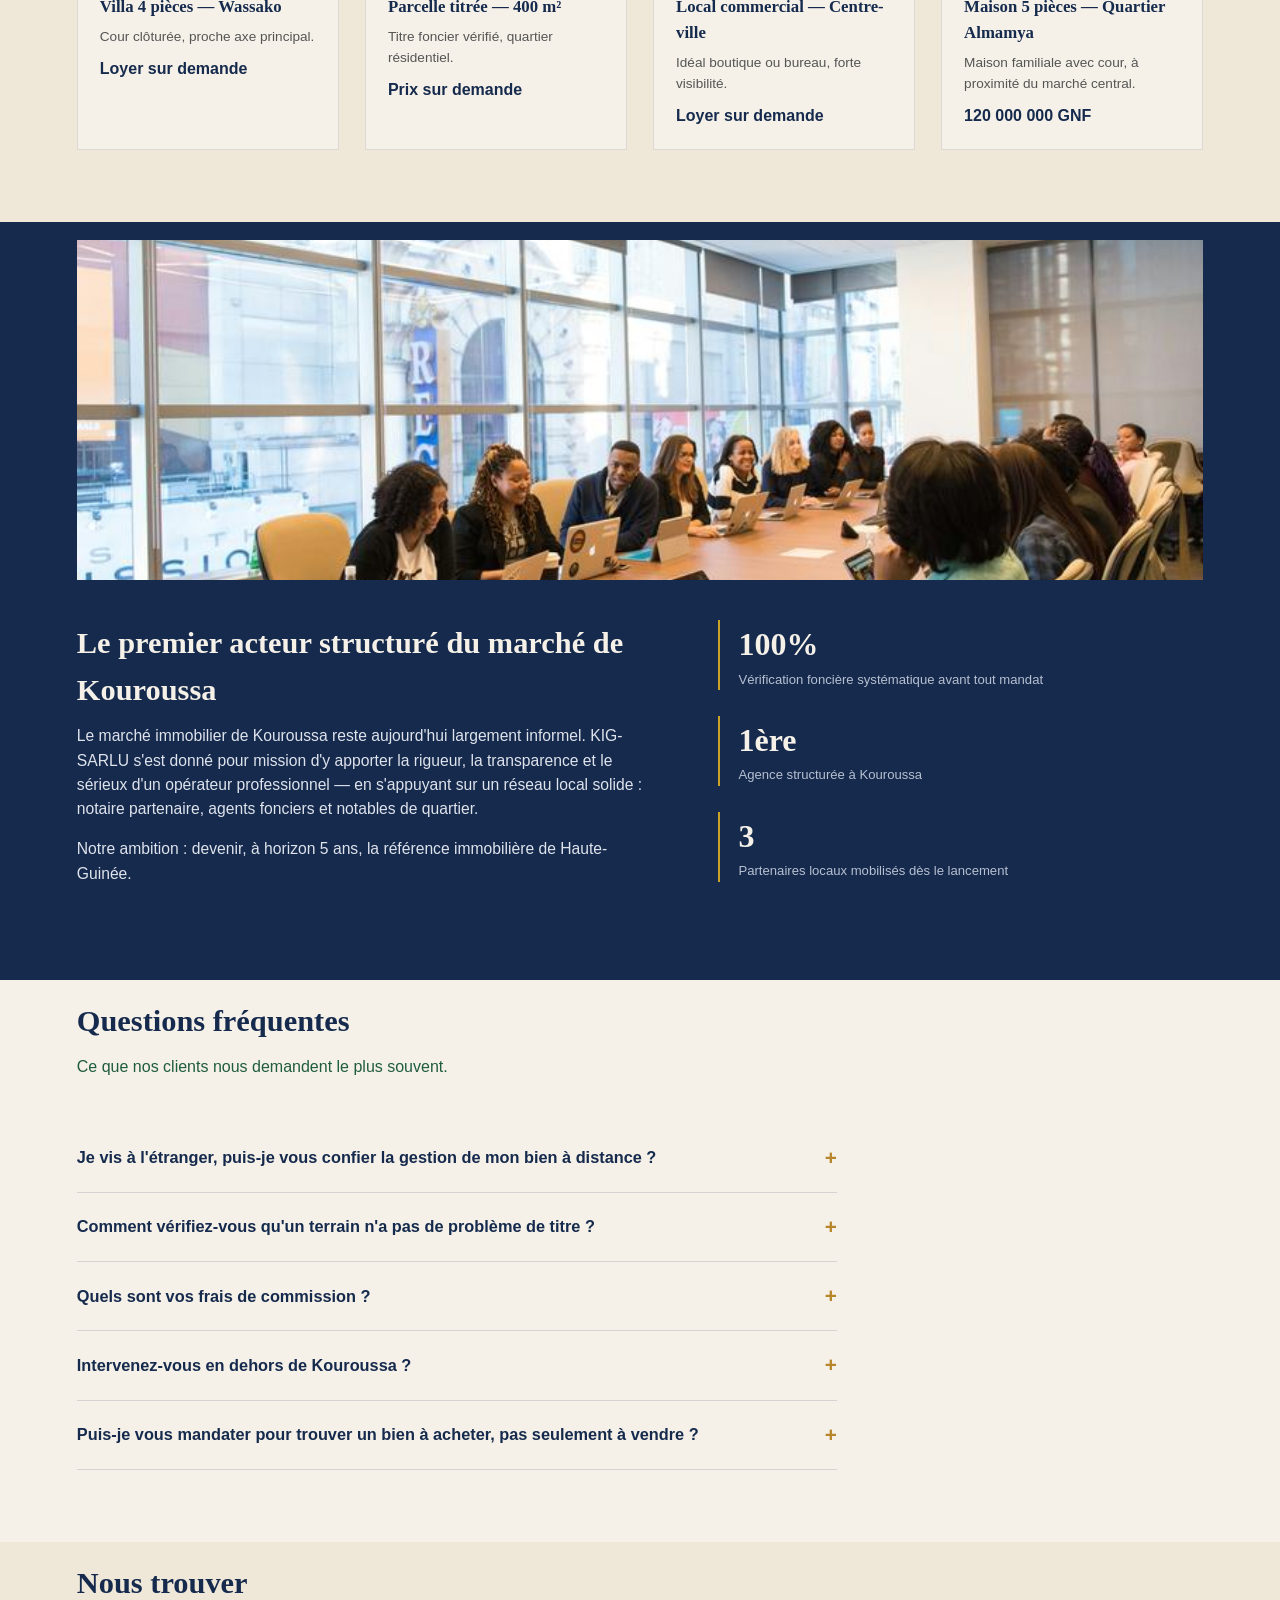
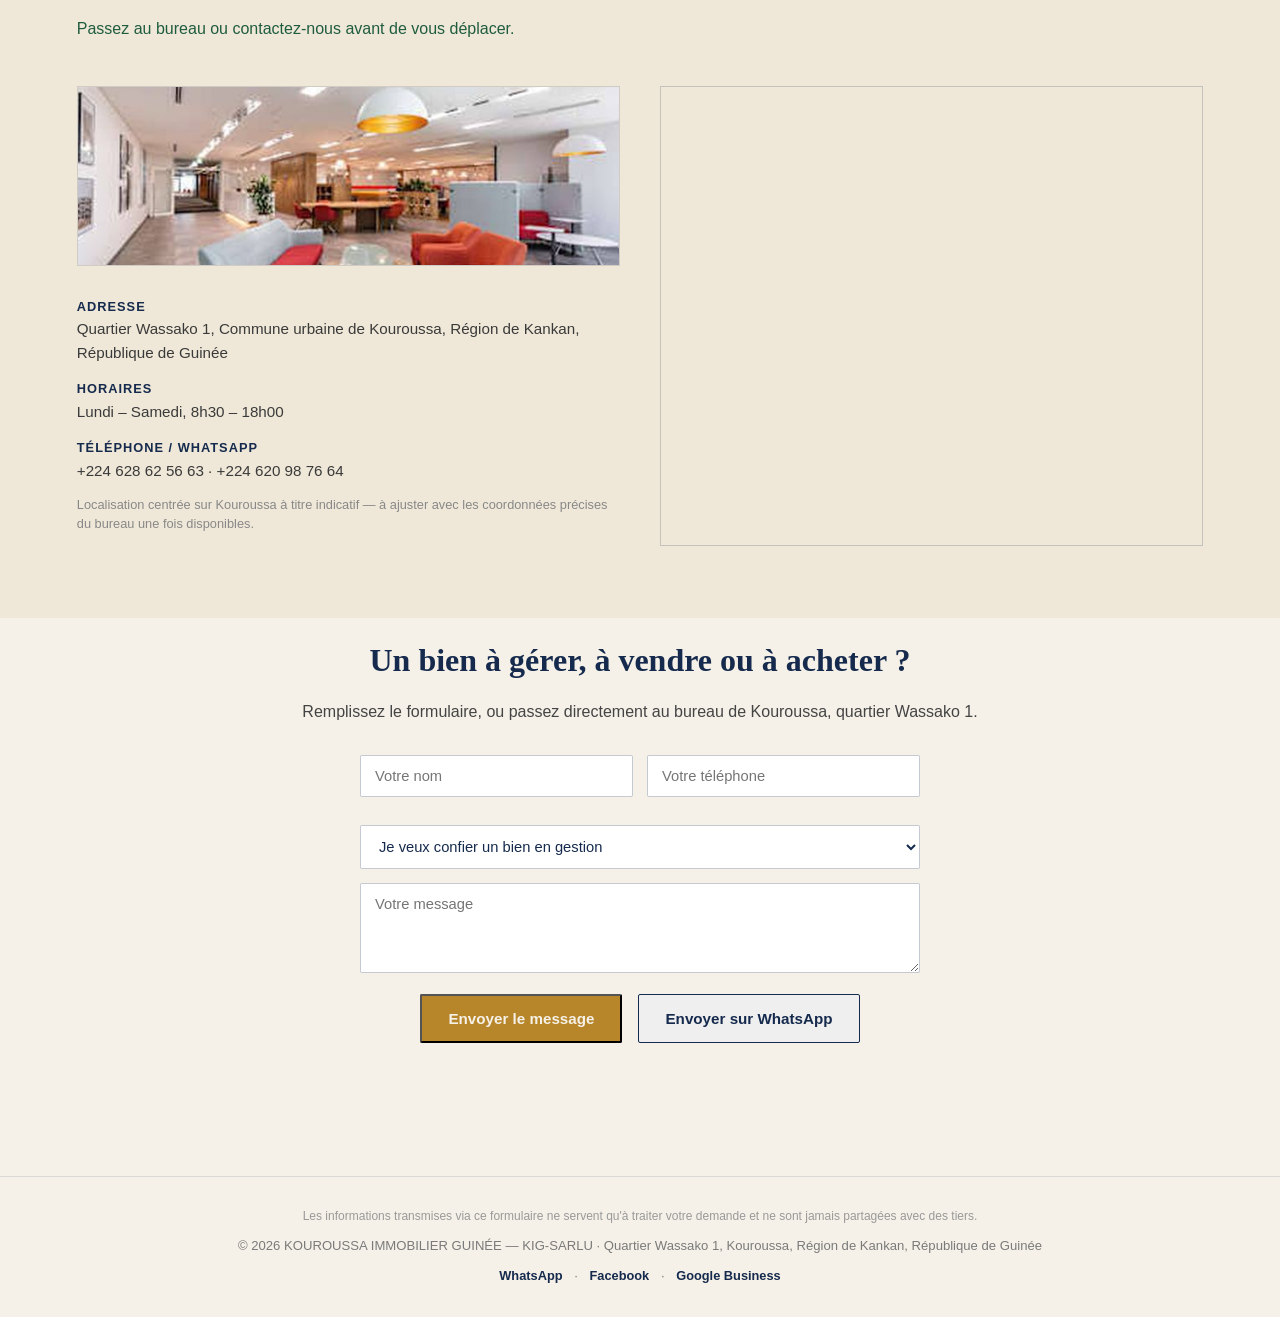
==== commit a9575b55: "Remplace la photo de fond du hero par la nouvelle banniere KIG-SARLU" ====
--- a/index.html
+++ b/index.html
@@ -33,7 +33,7 @@
   </button>
 </header>
 
-<section class="hero hero-photo" style="background-image:linear-gradient(120deg, rgba(21,42,77,0.82), rgba(21,42,77,0.55)), url('/images/hero.jpg');">
+<section class="hero hero-photo" style="background-image:linear-gradient(120deg, rgba(21,42,77,0.82), rgba(21,42,77,0.55)), url('/images/hero-team.jpg');">
   <div class="hero-inner">
     <div class="eyebrow" style="color:#C9A227;">Kouroussa · Région de Kankan</div>
     <h1 style="color:#F5F1E8;">La terre en confiance.</h1>
